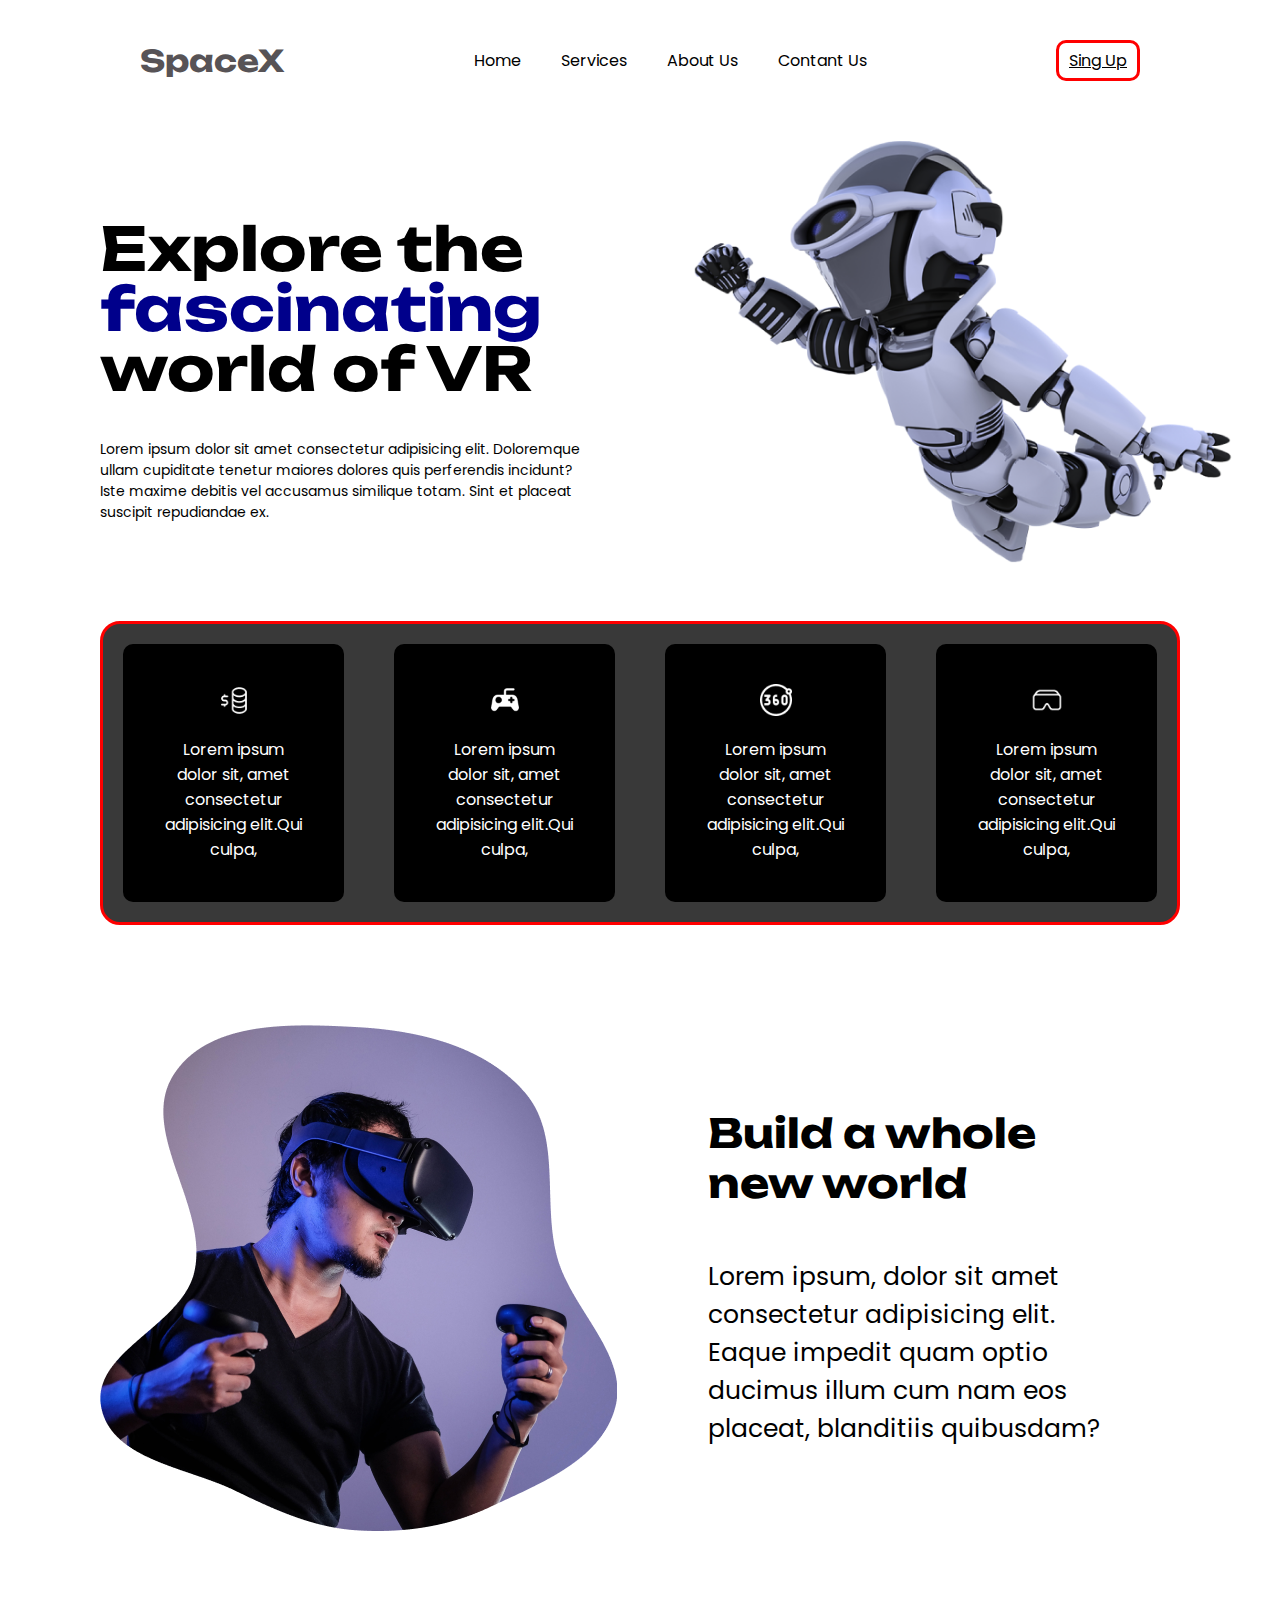
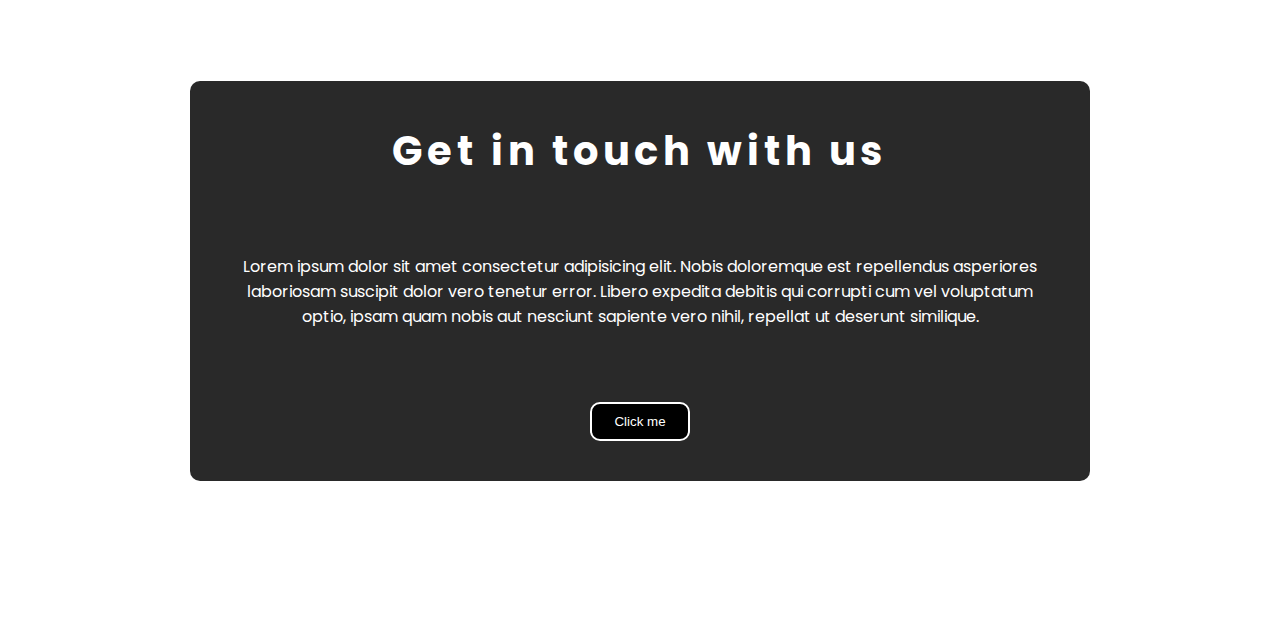
==== index.html @ 0c6f7738 "first commit" ====
<!DOCTYPE html>
<html lang="en">
<head>
    <meta charset="UTF-8">
    <meta http-equiv="X-UA-Compatible" content="IE=edge">
    <meta name="viewport" content="width=device-width, initial-scale=1.0">
    <title>Document</title>
    <link rel="stylesheet" href="style.css">
</head>
<body>
  <nav>
    <h1>SpaceX</h1>
    <ul>
        <li>Home</li>
        <li>Services</li>
        <li>About Us</li>
        <li>Contant Us</li>
    </ul>
    <a href="sing up.html">Sing Up</a>
  </nav>
  
  <div class="hero">
    <div class="slogan">
      <h1>Explore the <span>fascinating</span> world of VR</h1>
      <p>Lorem ipsum dolor sit amet consectetur adipisicing elit. Doloremque ullam cupiditate tenetur maiores dolores quis perferendis incidunt? Iste maxime debitis vel accusamus similique totam. Sint et placeat suscipit repudiandae ex.</p>
    </div>
    <img src="robot.png" alt="" />
  </div>

  <main>
      <div class="infos">
          <div class="info">
            <img src="icon1.png" alt="" />
            <p>Lorem ipsum dolor sit, amet consectetur adipisicing elit.Qui culpa,</p>
          </div>

          <div class="info">
            <img src="icon2.png" alt="" />
            <p>Lorem ipsum dolor sit, amet consectetur adipisicing elit.Qui culpa,</p>
          </div>

          <div class="info">
            <img src="icon3.png" alt="" />
            <p>Lorem ipsum dolor sit, amet consectetur adipisicing elit.Qui culpa,</p>
          </div>
          
          <div class="info">
            <img src="icon4.png" alt="" />
            <p>Lorem ipsum dolor sit, amet consectetur adipisicing elit.Qui culpa,</p>
          </div>
      </div>
      <div class="ad">
        <img src="vr.png" alt="" />
        <div class="desc">
            <h1>Build a whole new world</h1>
            <p>Lorem ipsum, dolor sit amet consectetur adipisicing elit. Eaque impedit quam optio ducimus illum cum nam eos placeat, blanditiis quibusdam?</p>
        </div>
      </div>
  </main>

  <footer>
    <h1>Get in touch with us</h1>
    <p>Lorem ipsum dolor sit amet consectetur adipisicing elit. Nobis doloremque est repellendus asperiores laboriosam suscipit dolor vero tenetur error. Libero expedita debitis qui corrupti cum vel voluptatum optio, ipsam quam nobis aut nesciunt sapiente vero nihil, repellat ut deserunt similique.</p>
    <button>Click me</button>
  </footer>
</body>
</html>
---- style.css ----
@import url('https://fonts.googleapis.com/css2?family=Poppins:wght@100;200;300;400;500;600;700;800;900&family=Unbounded:wght@200;400;600;700;900&display=swap');
* {
    padding: 0;
    margin: 0;
    box-sizing: border-box;
}
body {
    font-family: 'Poppins', sans-serif;
    padding: 0 100px;
}
nav {
  display: flex;
  justify-content: space-between;
  padding: 40px;
  align-items: center;
}
nav h1 {
    font-size: 30px;
    font-family: 'unbounded',sans-serif;
    cursor: pointer;
    color: rgb(87, 83, 86);
}
nav ul {
    display: flex;
    gap: 40px;
    list-style: none;
}
nav ul li {
    cursor: pointer;
    transition: all 0.5s;
}
nav ul li:hover {
    color: darkblue;
    text-shadow: 2px 2px 10px darkblue;
    transition: all 0.5s;
}
nav a {
    cursor: pointer;
    border: 3px solid red;
    padding: 5px 10px;
    border-radius: 10px;
    transition: all 0.5s;
    color: black;
}
nav a:hover {
    background-color: black;
    color: white;
    border: 3px solid darkblue;
    transition: all 0.5s;
}
/*  hero  */

.hero {
    display: flex;
    justify-content: space-between;
    gap: 40px;
    align-items: center;
}
.slogan {
    display: flex;
    flex-direction: column;
    gap: 40px;
}
.slogan h1 {
    font-size: 60px;
    line-height: 60px;
    font-family: 'unbounded',sans-serif; 
    font-weight: 700px;
}
.slogan h1 span {
    color: darkblue;
}
.slogan p {
    font-size: 14px;
    width: 500px;
}  
.hero img {
    width: 700px;
    height: 500px;
}

/*  ana içerik  */

.infos {
    background-color: rgb(57, 57, 57);
    display: flex;
    gap: 50px;
    padding: 20px;
    border-radius: 20px;
    min-width: 900px;
    justify-content: space-between;
    border: 3px solid red;
}
.infos:hover {
    border: 3px solid darkblue;
    transition: all 0.5s;
}
.info{
    background-color: black;
    color: white;
    padding: 40px;
    border-radius: 10px;
    width: 300px;
    display: flex;
    flex-direction: column;
    align-items: center;
    justify-content: space-between;
    gap: 20px;
    min-height: 200px;
}
.info img {
    width: 32px;
}
.info p {
    text-align: center;
}
.ad {
  display: flex;
  align-items: center;
  margin-top: 100px;
  justify-content: space-between;
  gap: 90px;
}
.desc {
  width: 600px;
  margin-right: 300px;
}
@media (max-width: 1500px) {
  .desc {
    margin-right: 50px;
  }
}
.desc h1 {
  font-size: 40px;
  font-family: 'unbounded',sans-serif;
  margin-bottom: 50px;
}
.desc p {
  font-size: 25px;
}

/*  footer  */

footer {
    background-color: rgb(41, 41, 41);
    color: white;
    padding: 40px;
    width: 900px;
    height: 400px;
    display: flex;
    flex-direction: column;
    align-items: center;
    justify-content: space-between;
    border-radius: 10px;
    margin: 150px auto;

}
footer h1 {
    letter-spacing: 5px;
    font-size: 40px;
}
footer p{
    text-align: center;
}
footer button {
    padding: 10px 20px;
    width: 100px;
    border-radius: 10px;
    border: 2px solid white;
    background-color: black;
    color: white;
}
footer button:hover {
    border: 2px solid black;
    background-color: white;
    color: black;
    transition: all 0.5s;
}

.container {
    background-color:  rgb(41, 41, 41);
    color: white;
    height: 400px;
    padding: 50px;
    display: flex;
    flex-direction: column;
    justify-content: space-between;
    align-items: center;
    border-radius: 10px;
    margin: 200px auto;
    width: 600px;
}
.container input {
    width: 300px;
    padding: 10px;
    border-radius: 10px;
    border: 3px;
}
.container button {
    width: 300px;
    padding: 10px;
    cursor: pointer;
    border-radius: 10px;
    border: 3px solid rgb(0, 253, 253);
}
.container button:hover {
    border: 3px solid rgb(25, 0, 255);
    transition: all 0.5s;
}
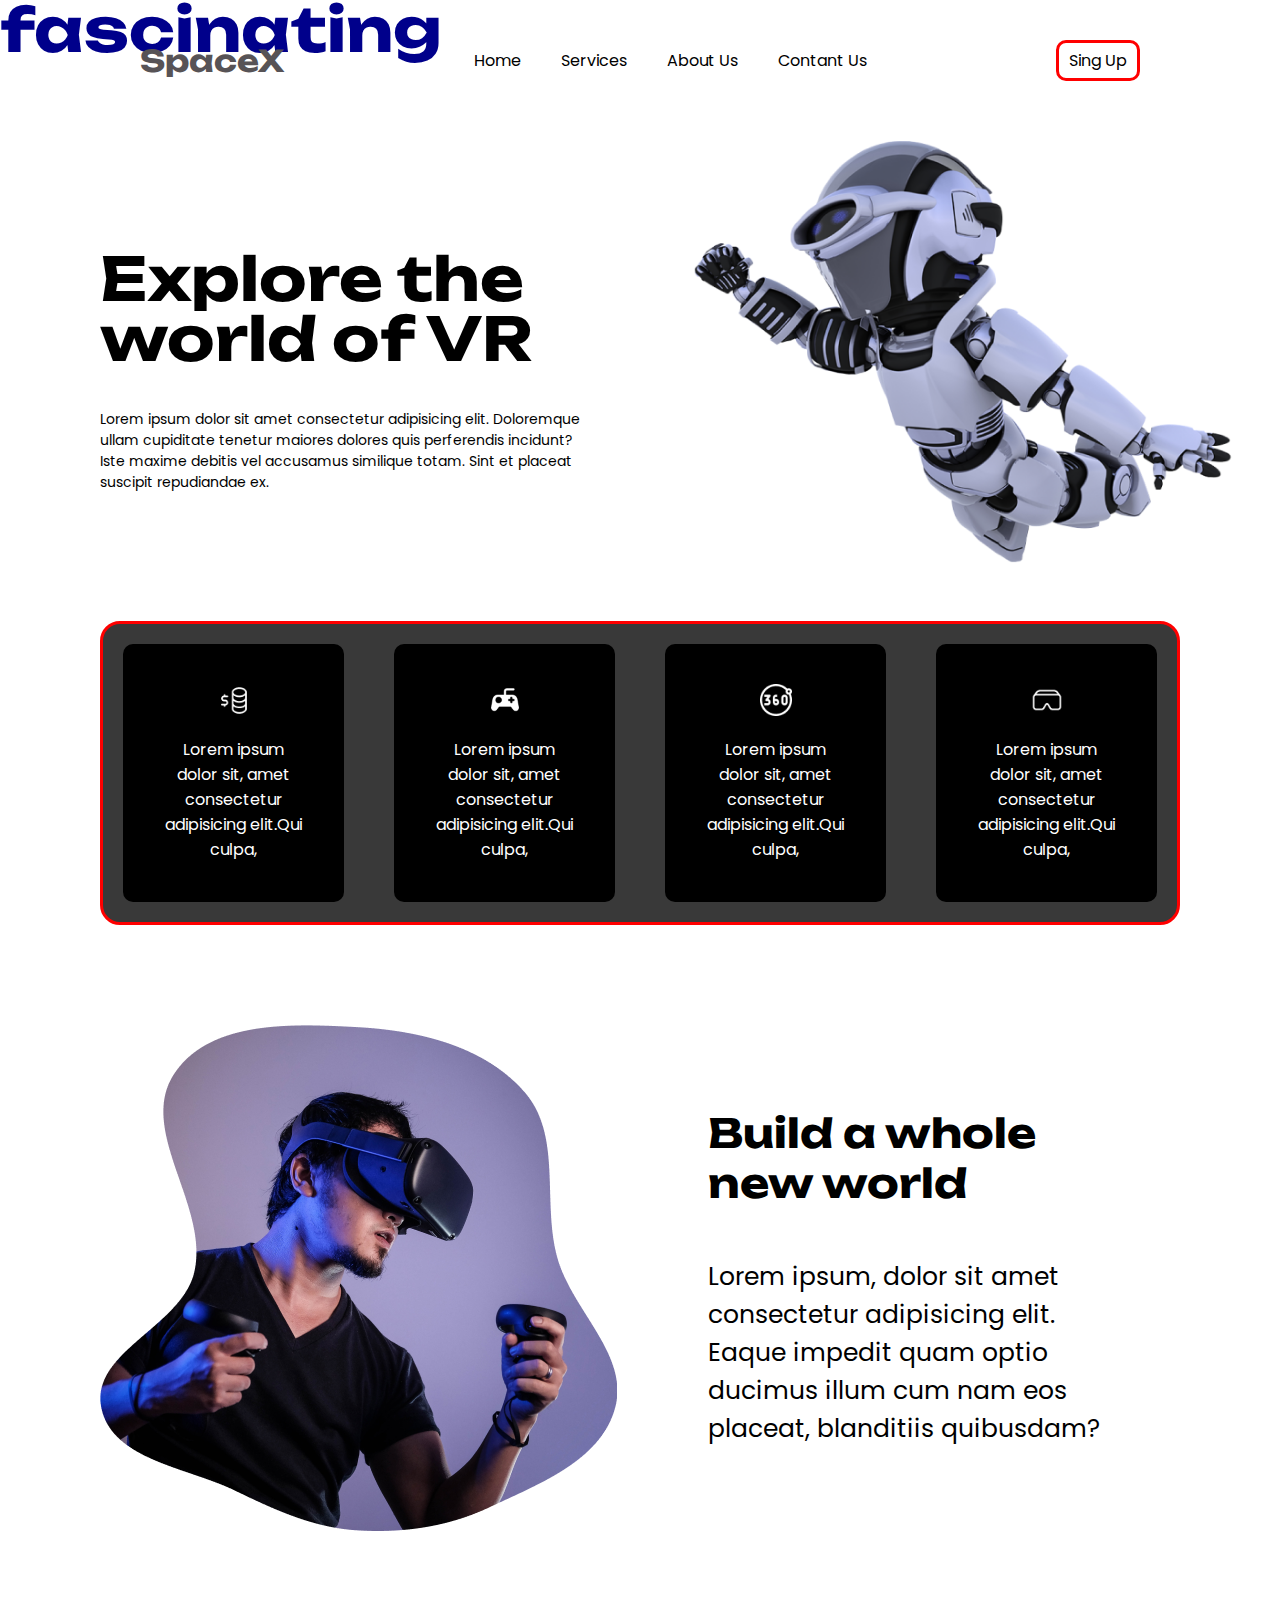
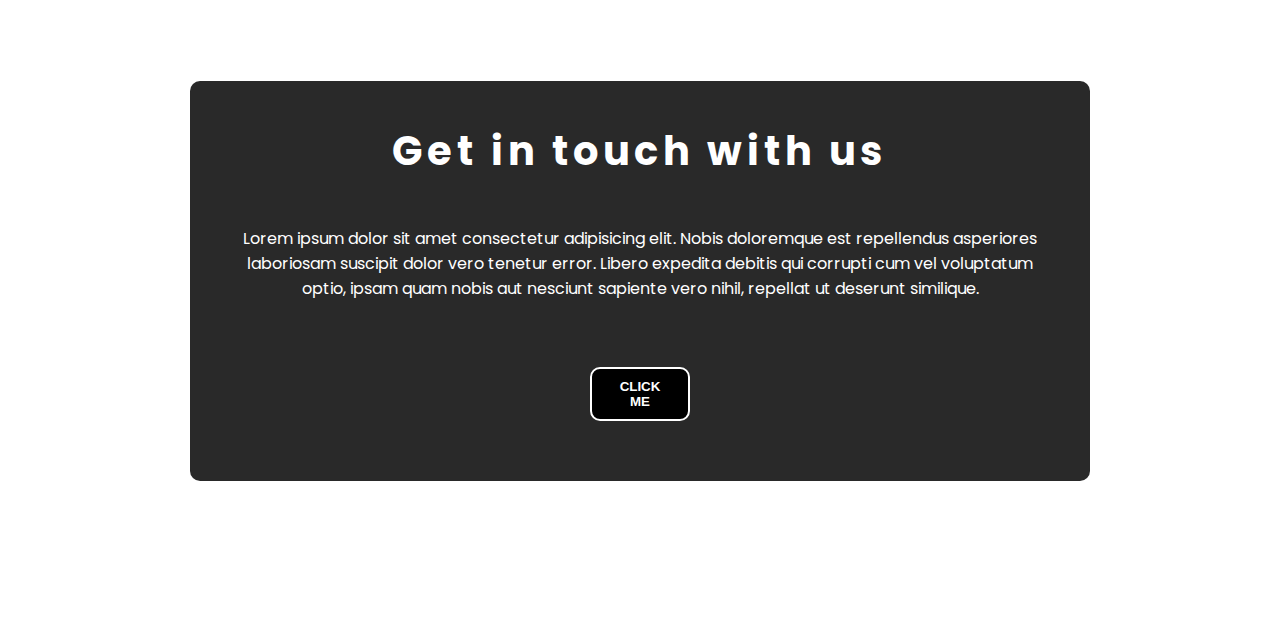
==== commit a1f89765: "html , css ve singup'da değişiklik yaptım" ====
--- a/index.html
+++ b/index.html
@@ -4,7 +4,7 @@
     <meta charset="UTF-8">
     <meta http-equiv="X-UA-Compatible" content="IE=edge">
     <meta name="viewport" content="width=device-width, initial-scale=1.0">
-    <title>Document</title>
+    <title>Robot</title>
     <link rel="stylesheet" href="style.css">
 </head>
 <body>
@@ -18,7 +18,6 @@
     </ul>
     <a href="sing up.html">Sing Up</a>
   </nav>
-  
   <div class="hero">
     <div class="slogan">
       <h1>Explore the <span>fascinating</span> world of VR</h1>
@@ -26,7 +25,6 @@
     </div>
     <img src="robot.png" alt="" />
   </div>
-
   <main>
       <div class="infos">
           <div class="info">
@@ -57,7 +55,6 @@
         </div>
       </div>
   </main>
-
   <footer>
     <h1>Get in touch with us</h1>
     <p>Lorem ipsum dolor sit amet consectetur adipisicing elit. Nobis doloremque est repellendus asperiores laboriosam suscipit dolor vero tenetur error. Libero expedita debitis qui corrupti cum vel voluptatum optio, ipsam quam nobis aut nesciunt sapiente vero nihil, repellat ut deserunt similique.</p>
--- a/style.css
+++ b/style.css
@@ -41,6 +41,7 @@
     border-radius: 10px;
     transition: all 0.5s;
     color: black;
+    text-decoration: none;
 }
 nav a:hover {
     background-color: black;
@@ -176,7 +177,6 @@
     color: black;
     transition: all 0.5s;
 }
-
 .container {
     background-color:  rgb(41, 41, 41);
     color: white;
@@ -196,14 +196,34 @@
     border-radius: 10px;
     border: 3px;
 }
-.container button {
-    width: 300px;
-    padding: 10px;
-    cursor: pointer;
-    border-radius: 10px;
-    border: 3px solid rgb(0, 253, 253);
-}
-.container button:hover {
-    border: 3px solid rgb(25, 0, 255);
-    transition: all 0.5s;
-}
+button {
+    width: 200px;
+    padding: 15px;
+    text-align: center;
+    margin: 20px 10px;
+    border-radius: 25px;
+    font-weight: bold;
+    border: 2px solid #009688;
+    background: transparent;
+    color: white;
+    cursor: pointer;
+    position: relative;
+    text-transform: uppercase;
+}
+span {
+    background: #009688; 
+    height: 100%;
+    width: 0%;
+    border-radius: 25px;
+    position: absolute;
+    left: 0;
+    bottom: 0;
+    z-index: -1;
+    transition: 0.5s;
+}
+button:hover span {
+    width: 100%;
+}
+button:hover {
+    border: none;
+}